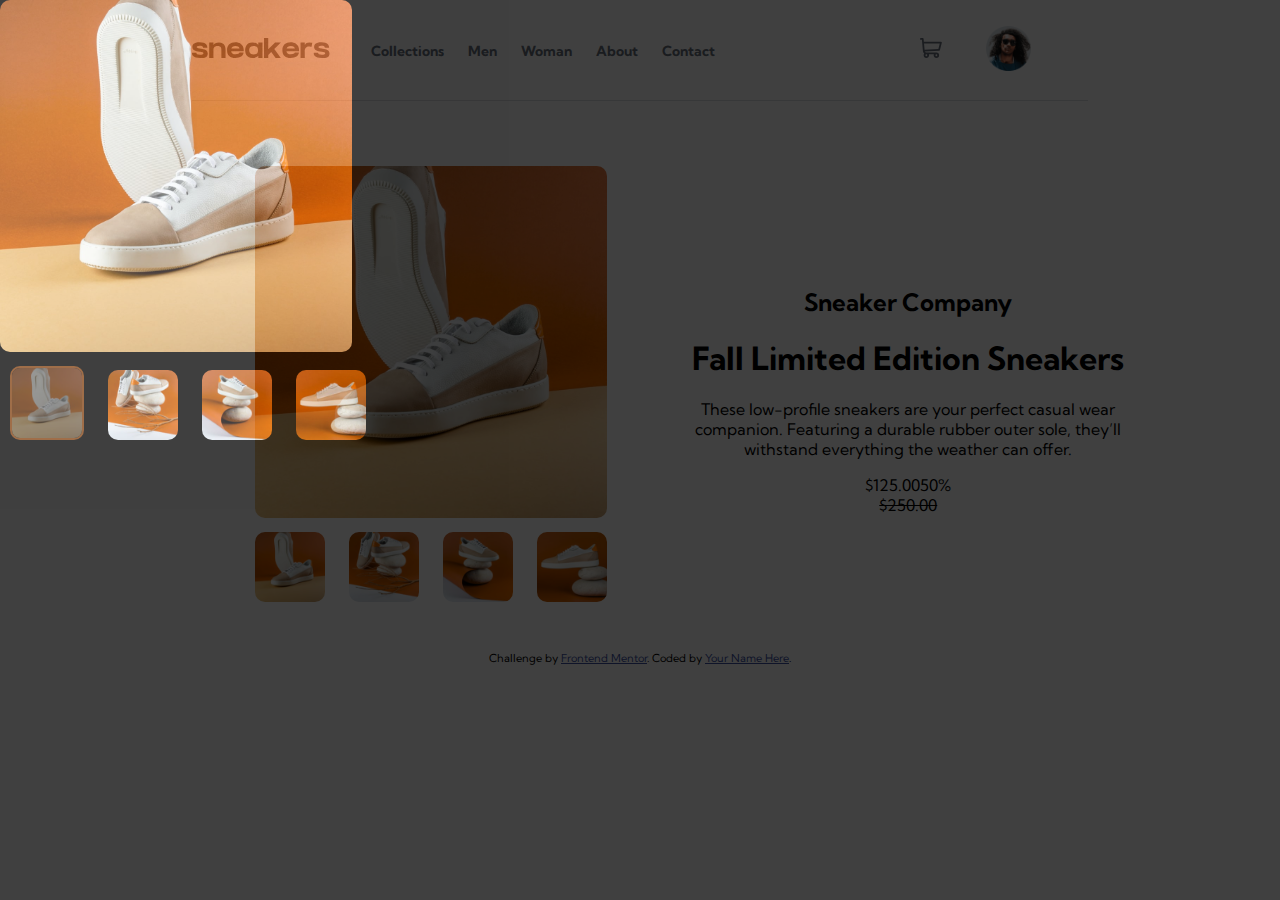
==== 03 - ecommerce-product-page-main/index.html @ 924432bd "." ====
<!DOCTYPE html>
<html lang="pt-Br">
<head>
  <meta charset="UTF-8">
  <meta name="viewport" content="width=device-width, initial-scale=1.0"> <!-- displays site properly based on user's device -->

  <link rel="icon" type="image/png" sizes="32x32" href="./images/favicon-32x32.png">
  <link rel="preconnect" href="https://fonts.googleapis.com">
  <link rel="preconnect" href="https://fonts.gstatic.com" crossorigin>
  <link href="https://fonts.googleapis.com/css2?family=Kumbh+Sans:wght@200&display=swap" rel="stylesheet">
  <link rel="stylesheet" href="expecifico.css">
  <link rel="stylesheet" href="geral.css">  
  <script src="img-produto.js" defer></script>
  <title>Frontend Mentor | E-commerce product page</title>

  <!-- Feel free to remove these styles or customise in your own stylesheet 👍 -->
  <style>
    .attribution { font-size: 11px; text-align: center; }
    .attribution a { color: hsl(228, 45%, 44%); }
  </style>
</head>
<body>
  <section id="img-produto">
    <div id="centralizada">
      <div id="img-selecionada">
        <img id="select" src="images/image-product-1.jpg" alt="">
      </div>
      <div id="outras-imagens">
        <img class="img-1" src="images/image-product-1-thumbnail.jpg" alt="">
        <img class="img-2" src="images/image-product-2-thumbnail.jpg" alt="">
        <img class="img-3" src="images/image-product-3-thumbnail.jpg" alt="">
        <img class="img-4" src="images/image-product-4-thumbnail.jpg" alt="">
      </div>
    </div>
  </section>
  <section id="area-site">
    <header>
      <div class="menu-div" id="logo-menu">
        <img src="images/logo.svg" alt="">
      </div>
      <div class="menu-div">
        <ul>
          <li id="obj1" class="menu"><a href="">Collections</a></li>
          <li id="obj2" class="menu"><a href="">Men</a></li>
          <li id="obj3" class="menu"><a href="">Woman</a></li>
          <li id="obj4" class="menu"><a href="">About</a></li>
          <li id="obj5" class="menu"><a href="">Contact</a></li>
        </ul>
      </div>
      <nav class="menu-div" id="perfil-carrinho-menu">
        <div id="menu-carrinho">
          <img src="images/icon-cart.svg" alt="">
          </div>
        </div>
        <nav class="carrinho-checkout" id="cart-check">
          <div>
            <h1 id="titulo-carrinho">Cart</h1>
            <hr>
            <p id="itens-carrinho">Your cart is empaty.</p>
          </div>
          <script>
            const carrinho = document.getElementById('menu-carrinho')

            function menu(){
              let div = document.getElementById('cart-check')

              div.classList.toggle('hide');
            }

            carrinho.addEventListener('click', menu)
          </script>
        </nav>
        <div id="menu-perfil">
          <img src="images/image-avatar.png" alt="">
        </div>
      </nav>
    </header>
    <main id="conteudo">
      <section id="conteudo-proporção">
        <section class="area-venda" id="imagens-conteudo">
          <div id="img-selecionada">
            <img id="select" src="images/image-product-1.jpg" alt="">
          </div>
          <div id="outras-imagens">
            <img class="img-1" src="images/image-product-1-thumbnail.jpg" alt="">
            <img class="img-2" src="images/image-product-2-thumbnail.jpg" alt="">
            <img class="img-3" src="images/image-product-3-thumbnail.jpg" alt="">
            <img class="img-4" src="images/image-product-4-thumbnail.jpg" alt="">
          </div>
        </section>
        <section class="area-venda" id="informações-conteudo">
          <h2>Sneaker Company</h2>
          <h1>Fall Limited Edition Sneakers</h1>
          <p>These low-profile sneakers are your perfect casual wear companion. Featuring a durable rubber outer sole, they’ll withstand everything the weather can offer.</p>
          <div>$125.00<span>50%</span></div>
          <s>$250.00</s>
        </section>
      </section>
    </main>
  </section>
<!--

  0
  Add to cart-->
  
  <div class="attribution">
    Challenge by <a href="https://www.frontendmentor.io?ref=challenge" target="_blank">Frontend Mentor</a>. 
    Coded by <a href="#">Your Name Here</a>.
  </div>
</body>
</html>
---- 03 - ecommerce-product-page-main/expecifico.css ----
#perfil-carrinho-menu div{
    display: inline-block;
    vertical-align: middle;
}
#menu-carrinho{
    padding-right: 20px;
    cursor: pointer;
}
#menu-perfil{
    padding-left: 20px;
    cursor: pointer;
}
#menu-perfil img{
    width: 45px;
}
#logo-menu{
    width: 20%;
}
#menu-perfil img:hover{
    border: 2px solid hsl(26, 100%, 55%);
    border-radius: 50%;
}
#carrinho-flutuante{
    position: absolute;
}
#titulo-carrinho{
    font-size: 15px;
    font-weight: bold;
    padding: 5px 15px 5px 15px;
    font-family: Arial, Helvetica, sans-serif;
}
#itens-carrinho{
    position: absolute;

    font-size: 14px;
    top: calc(50% - 7px);
    left: calc(50% - 60px);
    font-family: Arial, Helvetica, sans-serif;
    font-weight: bold;

    color: hsl(219, 9%, 45%);
}
#outras-imagens img:hover{
    opacity: 0.7 !important;
}
#img-produto{
    position: absolute;
    margin: 0;
    z-index: 2;

    width: 100%;
    height: 100%;

    background-color: hsl(0, 0%, 0%);
    opacity: 75%;
}
---- 03 - ecommerce-product-page-main/geral.css ----
body{
    margin: 0;
    font-family: 'Kumbh Sans', sans-serif;
}
@media(min-width: 1000px){
    #area-site{
        margin: 0 15% 0 15%;
    }
    header{
        width: 100%;
        height: 100px;
    
        display: table;
    
        border-bottom: 1px solid hsla(217, 9%, 45%, 0.233);
    }
    .menu-div{
        display: table-cell;
        vertical-align: middle;
    }
    .menu-div{
        display: table-cell;
        vertical-align: middle;
        height: 100%;
    }
    .menu-div ul{
        padding-left: 0;
    }
    .menu{
        display: inline-block;
        padding-right: 20px;
    }
    .menu a{
        position: relative;
        text-decoration: none;
    
        font-size: 14px;
        font-weight: bold;
        color: hsl(219, 9%, 45%);
    }
    .menu a::before {
        content: "";
        position: absolute;
        width: 100%;
        height: 4px;
        top: 55px;
        left: 0;
        background-color: hsl(26, 100%, 55%);
        border-radius: 5px;
        visibility: hidden;
        -webkit-transform: scaleX(0);
        transform: scaleX(0);
        -webkit-transition: all 0.3s ease-in-out 0s;
        transition: all 0.3s ease-in-out 0s;
    }
    .menu a:hover{
        color: black;
        font-weight: bold;
    }
    .menu a:hover:before {
        visibility: visible;
        -webkit-transform: scaleX(1);
        transform: scaleX(1);
    }
    .carrinho-checkout{
        z-index: 1;
        position: absolute;
        opacity: 0;
        transition: 1s all;
    }
    .carrinho-checkout.hide{
        position: absolute;
        opacity: 1 !important;
        transition: 1s all;
    }
    .carrinho-checkout div{
        position: absolute;
        
        background-color: white;
        box-shadow: 0 10px 16px rgba(0, 0, 0, 0.288);
        border-radius: 10px;

        top: 15px;
        right: calc(15% - 180px);
        
        width: 350px;
        height: 250px;
    }
    #conteudo{
        position: relative;
        margin: auto;
        width: 955px;
        height: 550px;
    }
    #conteudo-proporção{
        position: absolute;

        display: table; 
        width: 100%;
        height: calc(100% - 30px);

        margin-top: 30px;
    }
    .area-venda{
        display: table-cell;

        width: 42%;
        text-align: center;
        vertical-align: middle;
    }
    #img-selecionada img{
        width: 352px;
        border-radius: 10px;
        transition: 1s all;
    }

    #outras-imagens img {
        display: inline-block;

        width: 70px;
        margin: 10px;
        border-radius: 10px;

        cursor: pointer;
    }
    #centralizada{
        position: absolute;

        top: calc(50% -10px);
    }
}
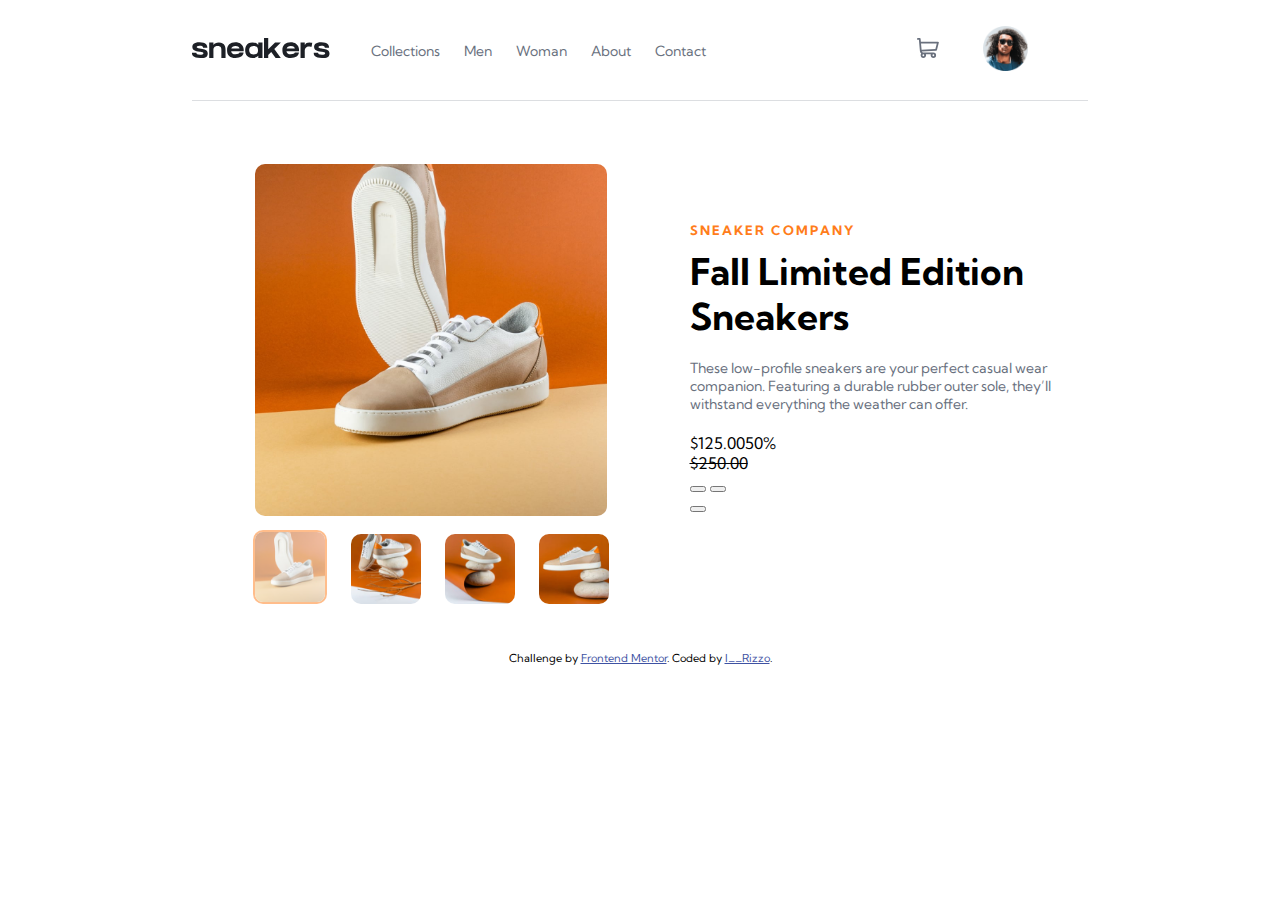
==== commit 32a568ce: "." ====
--- a/03 - ecommerce-product-page-main/index.html
+++ b/03 - ecommerce-product-page-main/index.html
@@ -7,7 +7,7 @@
   <link rel="icon" type="image/png" sizes="32x32" href="./images/favicon-32x32.png">
   <link rel="preconnect" href="https://fonts.googleapis.com">
   <link rel="preconnect" href="https://fonts.gstatic.com" crossorigin>
-  <link href="https://fonts.googleapis.com/css2?family=Kumbh+Sans:wght@200&display=swap" rel="stylesheet">
+  <link href="https://fonts.googleapis.com/css2?family=Kumbh+Sans:wght@400;700&display=swap" rel="stylesheet">
   <link rel="stylesheet" href="expecifico.css">
   <link rel="stylesheet" href="geral.css">  
   <script src="img-produto.js" defer></script>
@@ -22,14 +22,25 @@
 <body>
   <section id="img-produto">
     <div id="centralizada">
-      <div id="img-selecionada">
-        <img id="select" src="images/image-product-1.jpg" alt="">
+      <div id="close">
+        <svg id="fechar" width="20" height="30" xmlns="http://www.w3.org/2000/svg"><path d="m11.596.782 2.122 2.122L9.12 7.499l4.597 4.597-2.122 2.122L7 9.62l-4.595 4.597-2.122-2.122L4.878 7.5.282 2.904 2.404.782l4.595 4.596L11.596.782Z" fill="white" fill-rule="evenodd"/></svg>
+      </div>
+      <div class="passar-img">
+        <button id="previus" class="bt-passar">
+          <svg width="12" height="18" xmlns="http://www.w3.org/2000/svg"><path d="M11 1 3 9l8 8" stroke="#1D2026" stroke-width="3" fill="none" fill-rule="evenodd"/></svg>
+        </button>
+        <div id="img-selecionada-grande" class="img-selecionada-max">
+          <img id="select-grande" src="images/image-product-1.jpg" alt="">
+        </div>
+        <button id="next" class="bt-passar">
+          <svg width="13" height="18" xmlns="http://www.w3.org/2000/svg"><path d="m2 1 8 8-8 8" stroke="#1D2026" stroke-width="3" fill="none" fill-rule="evenodd"/></svg>
+        </button>
       </div>
       <div id="outras-imagens">
-        <img class="img-1" src="images/image-product-1-thumbnail.jpg" alt="">
-        <img class="img-2" src="images/image-product-2-thumbnail.jpg" alt="">
-        <img class="img-3" src="images/image-product-3-thumbnail.jpg" alt="">
-        <img class="img-4" src="images/image-product-4-thumbnail.jpg" alt="">
+        <img class="img-1-grande" id="outras-select-grande" src="images/image-product-1-thumbnail.jpg" alt="">
+        <img class="img-2-grande" src="images/image-product-2-thumbnail.jpg" alt="">
+        <img class="img-3-grande" src="images/image-product-3-thumbnail.jpg" alt="">
+        <img class="img-4-grande" src="images/image-product-4-thumbnail.jpg" alt="">
       </div>
     </div>
   </section>
@@ -78,22 +89,32 @@
     <main id="conteudo">
       <section id="conteudo-proporção">
         <section class="area-venda" id="imagens-conteudo">
-          <div id="img-selecionada">
+          <div id="img-selecionada" onclick="imgproduto()">
             <img id="select" src="images/image-product-1.jpg" alt="">
           </div>
           <div id="outras-imagens">
-            <img class="img-1" src="images/image-product-1-thumbnail.jpg" alt="">
-            <img class="img-2" src="images/image-product-2-thumbnail.jpg" alt="">
-            <img class="img-3" src="images/image-product-3-thumbnail.jpg" alt="">
-            <img class="img-4" src="images/image-product-4-thumbnail.jpg" alt="">
+            <img class="img-1" id="outras-select" onclick="img1()" src="images/image-product-1-thumbnail.jpg" alt="">
+            <img class="img-2" onclick="img2()" src="images/image-product-2-thumbnail.jpg" alt="">
+            <img class="img-3" onclick="img3()" src="images/image-product-3-thumbnail.jpg" alt="">
+            <img class="img-4" onclick="img4()" src="images/image-product-4-thumbnail.jpg" alt="">
           </div>
         </section>
         <section class="area-venda" id="informações-conteudo">
-          <h2>Sneaker Company</h2>
-          <h1>Fall Limited Edition Sneakers</h1>
-          <p>These low-profile sneakers are your perfect casual wear companion. Featuring a durable rubber outer sole, they’ll withstand everything the weather can offer.</p>
+          <h2 id="conteudo-compania">Sneaker Company</h2>
+          <h1 id="conteudo-nomeProduto">Fall Limited Edition Sneakers</h1>
+          <p id="descrição-produto">These low-profile sneakers are your perfect casual wear companion. Featuring a durable rubber outer sole, they’ll withstand everything the weather can offer.</p>
           <div>$125.00<span>50%</span></div>
           <s>$250.00</s>
+          <div>
+            <div>
+              <button></button>
+              <span></span>
+              <button></button>
+            </div>
+            <div>
+              <button></button>
+            </div>
+          </div>
         </section>
       </section>
     </main>
@@ -105,7 +126,7 @@
   
   <div class="attribution">
     Challenge by <a href="https://www.frontendmentor.io?ref=challenge" target="_blank">Frontend Mentor</a>. 
-    Coded by <a href="#">Your Name Here</a>.
+    Coded by <a href="#">I__Rizzo</a>.
   </div>
 </body>
 </html>--- a/03 - ecommerce-product-page-main/expecifico.css
+++ b/03 - ecommerce-product-page-main/expecifico.css
@@ -25,32 +25,65 @@
 }
 #titulo-carrinho{
     font-size: 15px;
-    font-weight: bold;
-    padding: 5px 15px 5px 15px;
-    font-family: Arial, Helvetica, sans-serif;
+    margin: 0;
+    padding: 10px 15px 15px 15px;
+}
+hr{
+    margin: 0;
+    opacity: 20%;
 }
 #itens-carrinho{
     position: absolute;
 
     font-size: 14px;
-    top: calc(50% - 7px);
+    top: calc(50% - 5px);
     left: calc(50% - 60px);
-    font-family: Arial, Helvetica, sans-serif;
+
     font-weight: bold;
-
     color: hsl(219, 9%, 45%);
 }
 #outras-imagens img:hover{
     opacity: 0.7 !important;
 }
-#img-produto{
+.bt-passar{
+    display: table;
     position: absolute;
-    margin: 0;
-    z-index: 2;
+    width: 50px;
+    height: 50px;
 
-    width: 100%;
-    height: 100%;
-
-    background-color: hsl(0, 0%, 0%);
-    opacity: 75%;
+    border-radius: 50%;
+    border: 0;
+    top: 220px;
+    cursor: pointer;
+}
+.bt-passar:hover path{
+    stroke: hsl(26, 100%, 55%);
+}
+.bt-passar svg{
+    display: table-cell;
+    vertical-align: middle;
+    margin: auto;
+}
+#next{
+    right: -30px;
+}
+#previus{
+    left: -30px;
+}
+#conteudo-compania{
+    font-size: 13px;
+    text-transform: uppercase;
+    letter-spacing: 2px;
+    color: hsl(26, 100%, 55%);
+    font-weight: bold;
+}
+#conteudo-nomeProduto{
+    font-size: 37px;
+    margin: 5px 0 5px 0;
+}
+#descrição-produto{
+    color: hsl(219, 9%, 45%);
+    font-size: 14px;
+    margin: 20px 0 20px 0;
+    width: 400px;
 }--- a/03 - ecommerce-product-page-main/geral.css
+++ b/03 - ecommerce-product-page-main/geral.css
@@ -35,7 +35,6 @@
         text-decoration: none;
     
         font-size: 14px;
-        font-weight: bold;
         color: hsl(219, 9%, 45%);
     }
     .menu a::before {
@@ -78,13 +77,13 @@
         
         background-color: white;
         box-shadow: 0 10px 16px rgba(0, 0, 0, 0.288);
-        border-radius: 10px;
+        border-radius: 5px;
 
         top: 15px;
         right: calc(15% - 180px);
         
-        width: 350px;
-        height: 250px;
+        width: 300px;
+        height: 200px;
     }
     #conteudo{
         position: relative;
@@ -104,16 +103,31 @@
     .area-venda{
         display: table-cell;
 
-        width: 42%;
+        width: 50%;
         text-align: center;
         vertical-align: middle;
     }
-    #img-selecionada img{
+    #img-produto{
+        position: absolute;
+        margin: 0;
+        z-index: 2;
+    
+        width: 100%;
+        height: 100%;
+    
+        background-color: hsla(0, 0%, 0%, 0.74);
+    }
+    #centralizada{
+        position: absolute;
+        top: calc(50% - 250px);
+        left: calc(50% - 250px);
+        text-align: center;
+    }
+    #img-selecionada img, #img-selecionada-grande img{
         width: 352px;
         border-radius: 10px;
-        transition: 1s all;
+        cursor: pointer;
     }
-
     #outras-imagens img {
         display: inline-block;
 
@@ -123,9 +137,28 @@
 
         cursor: pointer;
     }
-    #centralizada{
-        position: absolute;
-
-        top: calc(50% -10px);
+    .img-selecionada-max img{
+        width: 425px !important;
+        cursor: default !important;
+    }
+    #outras-select, #outras-select-grande{
+        border: 2px solid hsl(26, 100%, 55%) !important;
+        opacity: 0.5 !important;
+    }
+    #img-produto{
+        visibility: hidden;
+    }
+    #close{
+        cursor: pointer;
+        text-align: right;
+    }
+    #fechar:hover path{
+        fill: hsl(26, 100%, 55%);
+    }
+    #informações-conteudo{
+        vertical-align: text-top;
+        padding-top: 80px;
+        text-align: left;
+        padding-left: 20px;
     }
 }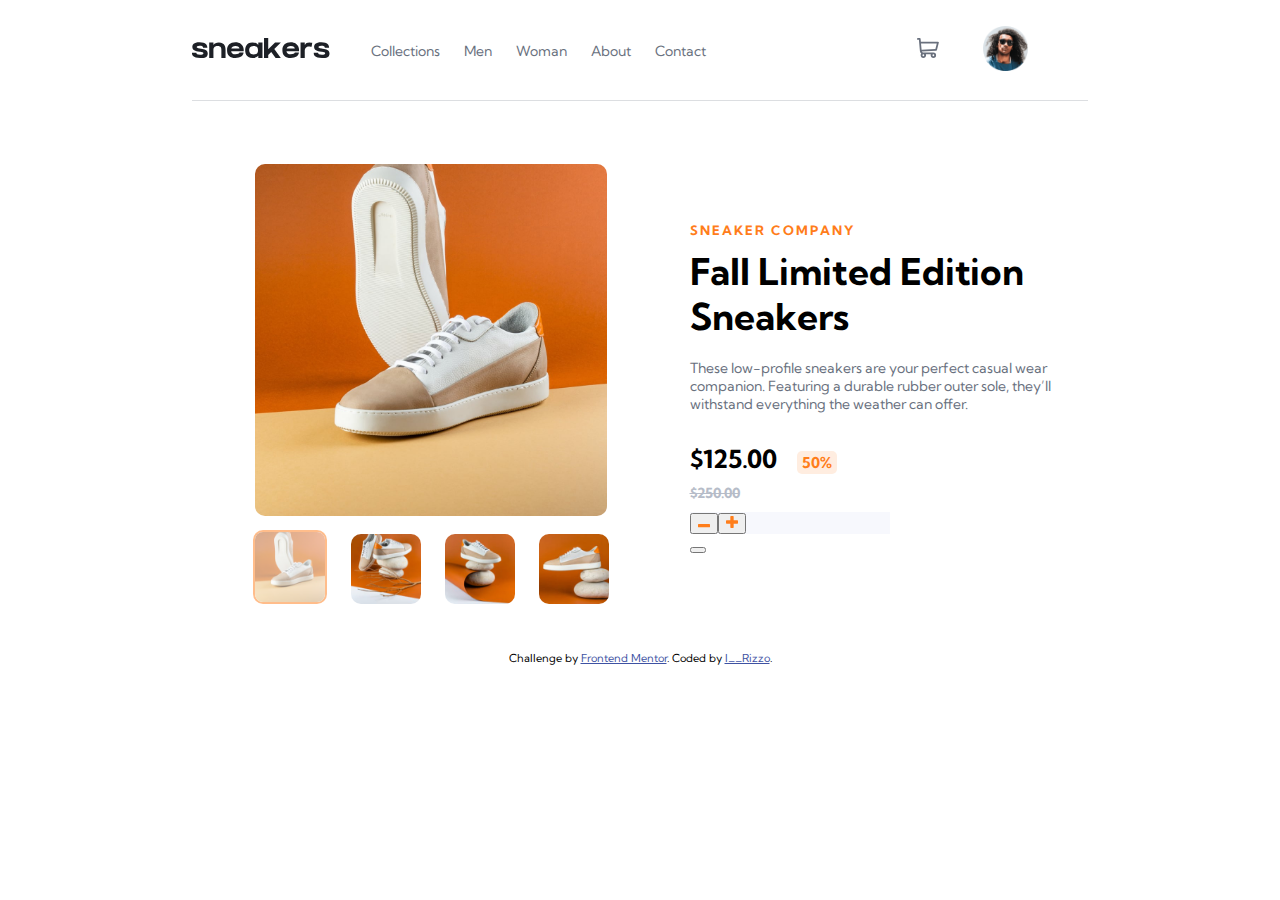
==== commit 9836aa19: "." ====
--- a/03 - ecommerce-product-page-main/index.html
+++ b/03 - ecommerce-product-page-main/index.html
@@ -8,9 +8,9 @@
   <link rel="preconnect" href="https://fonts.googleapis.com">
   <link rel="preconnect" href="https://fonts.gstatic.com" crossorigin>
   <link href="https://fonts.googleapis.com/css2?family=Kumbh+Sans:wght@400;700&display=swap" rel="stylesheet">
-  <link rel="stylesheet" href="expecifico.css">
-  <link rel="stylesheet" href="geral.css">  
-  <script src="img-produto.js" defer></script>
+  <link rel="stylesheet" href="arquivos/style/expecifico.css">
+  <link rel="stylesheet" href="arquivos/style/geral.css">  
+  <script src="arquivos/scripts/img-produto.js" defer></script>
   <title>Frontend Mentor | E-commerce product page</title>
 
   <!-- Feel free to remove these styles or customise in your own stylesheet 👍 -->
@@ -103,13 +103,17 @@
           <h2 id="conteudo-compania">Sneaker Company</h2>
           <h1 id="conteudo-nomeProduto">Fall Limited Edition Sneakers</h1>
           <p id="descrição-produto">These low-profile sneakers are your perfect casual wear companion. Featuring a durable rubber outer sole, they’ll withstand everything the weather can offer.</p>
-          <div>$125.00<span>50%</span></div>
+          <div id="preço">$125.00<span id="desconto">50%</span></div>
           <s>$250.00</s>
-          <div>
-            <div>
-              <button></button>
-              <span></span>
-              <button></button>
+          <div id="add-carrinho">
+            <div id="quantidade">
+              <button class="quantidade-indicador">
+                <svg width="12" height="4" xmlns="http://www.w3.org/2000/svg" xmlns:xlink="http://www.w3.org/1999/xlink"><defs><path d="M11.357 3.332A.641.641 0 0 0 12 2.69V.643A.641.641 0 0 0 11.357 0H.643A.641.641 0 0 0 0 .643v2.046c0 .357.287.643.643.643h10.714Z" id="a"/></defs><use fill="#FF7E1B" fill-rule="nonzero" xlink:href="#a"/></svg>
+              </button>
+              <span class="quantidade-indicador"></span>
+              <button class="quantidade-indicador">
+                <svg width="12" height="12" xmlns="http://www.w3.org/2000/svg" xmlns:xlink="http://www.w3.org/1999/xlink"><defs><path d="M12 7.023V4.977a.641.641 0 0 0-.643-.643h-3.69V.643A.641.641 0 0 0 7.022 0H4.977a.641.641 0 0 0-.643.643v3.69H.643A.641.641 0 0 0 0 4.978v2.046c0 .356.287.643.643.643h3.69v3.691c0 .356.288.643.644.643h2.046a.641.641 0 0 0 .643-.643v-3.69h3.691A.641.641 0 0 0 12 7.022Z" id="b"/></defs><use fill="#FF7E1B" fill-rule="nonzero" xlink:href="#b"/></svg>
+              </button>
             </div>
             <div>
               <button></button>
--- a/03 - ecommerce-product-page-main/arquivos/style/expecifico.css
+++ b/03 - ecommerce-product-page-main/arquivos/style/expecifico.css
@@ -0,0 +1,119 @@
+#perfil-carrinho-menu div{
+    display: inline-block;
+    vertical-align: middle;
+}
+#menu-carrinho{
+    padding-right: 20px;
+    cursor: pointer;
+}
+#menu-perfil{
+    padding-left: 20px;
+    cursor: pointer;
+}
+#menu-perfil img{
+    width: 45px;
+}
+#logo-menu{
+    width: 20%;
+}
+#menu-perfil img:hover{
+    border: 2px solid hsl(26, 100%, 55%);
+    border-radius: 50%;
+}
+#carrinho-flutuante{
+    position: absolute;
+}
+#titulo-carrinho{
+    font-size: 15px;
+    margin: 0;
+    padding: 10px 15px 15px 15px;
+}
+hr{
+    margin: 0;
+    opacity: 20%;
+}
+#itens-carrinho{
+    position: absolute;
+
+    font-size: 14px;
+    top: calc(50% - 5px);
+    left: calc(50% - 60px);
+
+    font-weight: bold;
+    color: hsl(219, 9%, 45%);
+}
+#outras-imagens img:hover{
+    opacity: 0.7 !important;
+}
+.bt-passar{
+    display: table;
+    position: absolute;
+    width: 50px;
+    height: 50px;
+
+    border-radius: 50%;
+    border: 0;
+    top: 220px;
+    cursor: pointer;
+}
+.bt-passar:hover path{
+    stroke: hsl(26, 100%, 55%);
+}
+.bt-passar svg{
+    display: table-cell;
+    vertical-align: middle;
+    margin: auto;
+}
+#next{
+    right: -30px;
+}
+#previus{
+    left: -30px;
+}
+#conteudo-compania{
+    font-size: 13px;
+    text-transform: uppercase;
+    letter-spacing: 2px;
+    color: hsl(26, 100%, 55%);
+    font-weight: bold;
+}
+#conteudo-nomeProduto{
+    font-size: 37px;
+    margin: 5px 0 5px 0;
+}
+#descrição-produto{
+    color: hsl(219, 9%, 45%);
+    font-size: 14px;
+    margin: 20px 0 20px 0;
+    width: 400px;
+}
+#preço{
+    padding-top: 10px;
+    font-size: 25px;
+    font-weight: bold;
+}
+#desconto{
+    font-size: 15px;
+    margin-left: 20px;
+    background-color: hsl(25, 100%, 94%);
+    color: hsl(26, 100%, 55%);
+    padding: 2px 5px 2px 5px;
+    border-radius: 5px;
+}
+s{
+    font-size: 14px;
+    display: flex;
+    color: hsl(220, 14%, 75%);
+    font-weight: bold;
+    padding: 10px 0 10px 0;
+}
+#quantidade{
+    display: table;
+    width: 200px;
+    background-color: hsl(223, 64%, 98%);
+}
+#quantidade-indicador{
+    display: table-cell;
+    text-align: center;
+    width: 33%;
+}--- a/03 - ecommerce-product-page-main/arquivos/style/geral.css
+++ b/03 - ecommerce-product-page-main/arquivos/style/geral.css
@@ -0,0 +1,164 @@
+body{
+    margin: 0;
+    font-family: 'Kumbh Sans', sans-serif;
+}
+@media(min-width: 1000px){
+    #area-site{
+        margin: 0 15% 0 15%;
+    }
+    header{
+        width: 100%;
+        height: 100px;
+    
+        display: table;
+    
+        border-bottom: 1px solid hsla(217, 9%, 45%, 0.233);
+    }
+    .menu-div{
+        display: table-cell;
+        vertical-align: middle;
+    }
+    .menu-div{
+        display: table-cell;
+        vertical-align: middle;
+        height: 100%;
+    }
+    .menu-div ul{
+        padding-left: 0;
+    }
+    .menu{
+        display: inline-block;
+        padding-right: 20px;
+    }
+    .menu a{
+        position: relative;
+        text-decoration: none;
+    
+        font-size: 14px;
+        color: hsl(219, 9%, 45%);
+    }
+    .menu a::before {
+        content: "";
+        position: absolute;
+        width: 100%;
+        height: 4px;
+        top: 55px;
+        left: 0;
+        background-color: hsl(26, 100%, 55%);
+        border-radius: 5px;
+        visibility: hidden;
+        -webkit-transform: scaleX(0);
+        transform: scaleX(0);
+        -webkit-transition: all 0.3s ease-in-out 0s;
+        transition: all 0.3s ease-in-out 0s;
+    }
+    .menu a:hover{
+        color: black;
+        font-weight: bold;
+    }
+    .menu a:hover:before {
+        visibility: visible;
+        -webkit-transform: scaleX(1);
+        transform: scaleX(1);
+    }
+    .carrinho-checkout{
+        z-index: 1;
+        position: absolute;
+        opacity: 0;
+        transition: 1s all;
+    }
+    .carrinho-checkout.hide{
+        position: absolute;
+        opacity: 1 !important;
+        transition: 1s all;
+    }
+    .carrinho-checkout div{
+        position: absolute;
+        
+        background-color: white;
+        box-shadow: 0 10px 16px rgba(0, 0, 0, 0.288);
+        border-radius: 5px;
+
+        top: 15px;
+        right: calc(15% - 180px);
+        
+        width: 300px;
+        height: 200px;
+    }
+    #conteudo{
+        position: relative;
+        margin: auto;
+        width: 955px;
+        height: 550px;
+    }
+    #conteudo-proporção{
+        position: absolute;
+
+        display: table; 
+        width: 100%;
+        height: calc(100% - 30px);
+
+        margin-top: 30px;
+    }
+    .area-venda{
+        display: table-cell;
+
+        width: 50%;
+        text-align: center;
+        vertical-align: middle;
+    }
+    #img-produto{
+        position: absolute;
+        margin: 0;
+        z-index: 2;
+    
+        width: 100%;
+        height: 100%;
+    
+        background-color: hsla(0, 0%, 0%, 0.74);
+    }
+    #centralizada{
+        position: absolute;
+        top: calc(50% - 250px);
+        left: calc(50% - 250px);
+        text-align: center;
+    }
+    #img-selecionada img, #img-selecionada-grande img{
+        width: 352px;
+        border-radius: 10px;
+        cursor: pointer;
+    }
+    #outras-imagens img {
+        display: inline-block;
+
+        width: 70px;
+        margin: 10px;
+        border-radius: 10px;
+
+        cursor: pointer;
+    }
+    .img-selecionada-max img{
+        width: 425px !important;
+        cursor: default !important;
+    }
+    #outras-select, #outras-select-grande{
+        border: 2px solid hsl(26, 100%, 55%) !important;
+        opacity: 0.5 !important;
+    }
+    #img-produto{
+        visibility: hidden;
+    }
+    #close{
+        cursor: pointer;
+        text-align: right;
+    }
+    #fechar:hover path{
+        fill: hsl(26, 100%, 55%);
+    }
+    #informações-conteudo{
+        vertical-align: text-top;
+        padding-top: 80px;
+        text-align: left;
+        padding-left: 20px;
+    }
+}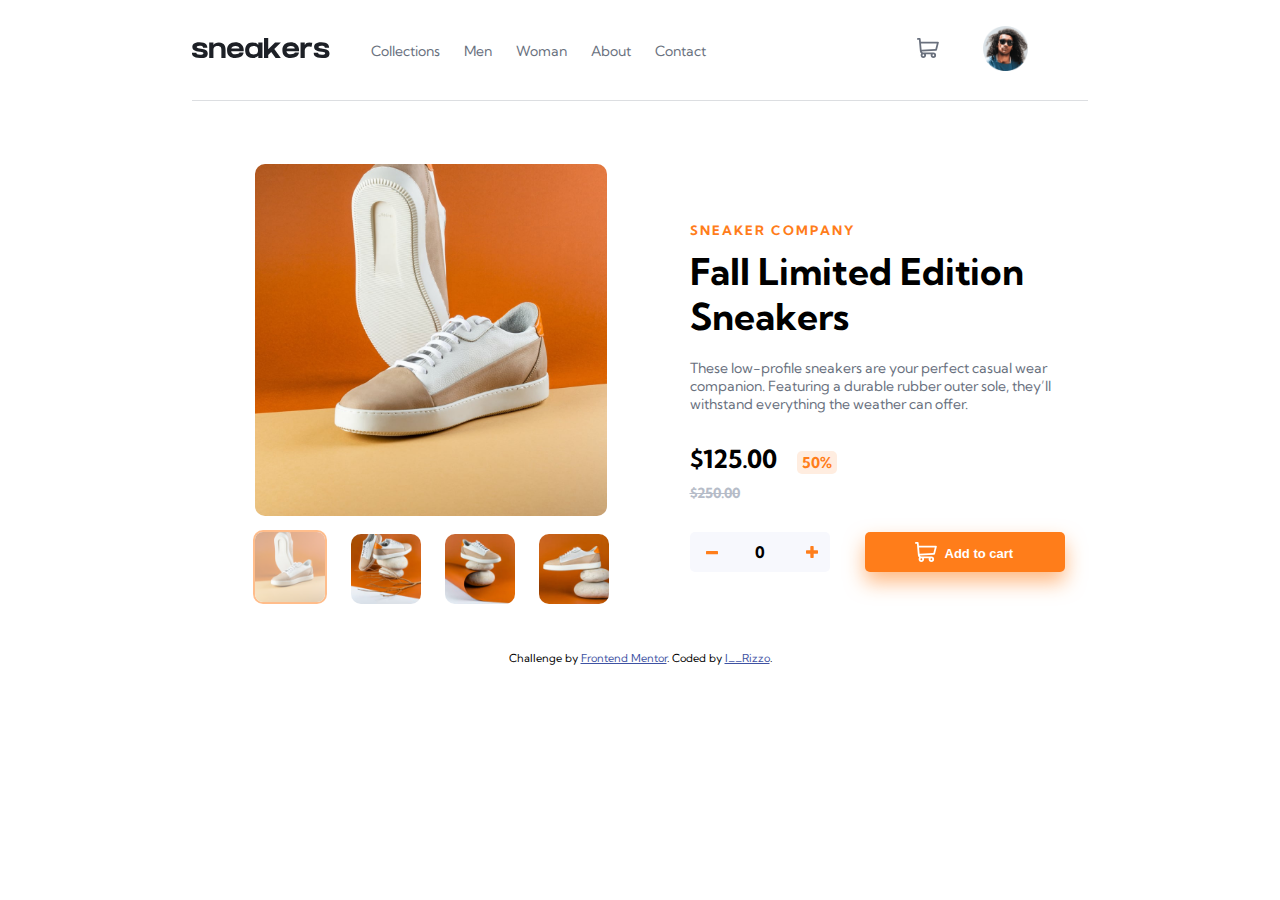
==== commit e46977a9: "." ====
--- a/03 - ecommerce-product-page-main/index.html
+++ b/03 - ecommerce-product-page-main/index.html
@@ -11,6 +11,7 @@
   <link rel="stylesheet" href="arquivos/style/expecifico.css">
   <link rel="stylesheet" href="arquivos/style/geral.css">  
   <script src="arquivos/scripts/img-produto.js" defer></script>
+  <script src="arquivos/scripts/add-produto.js" defer></script>
   <title>Frontend Mentor | E-commerce product page</title>
 
   <!-- Feel free to remove these styles or customise in your own stylesheet 👍 -->
@@ -60,14 +61,15 @@
       </div>
       <nav class="menu-div" id="perfil-carrinho-menu">
         <div id="menu-carrinho">
+          <span id="qnt-compras"></span>
           <img src="images/icon-cart.svg" alt="">
           </div>
         </div>
         <nav class="carrinho-checkout" id="cart-check">
-          <div>
+          <div id="checkout">
             <h1 id="titulo-carrinho">Cart</h1>
             <hr>
-            <p id="itens-carrinho">Your cart is empaty.</p>
+            <span id="itens-carrinho">Your cart is empaty.</span>
           </div>
           <script>
             const carrinho = document.getElementById('menu-carrinho')
@@ -106,28 +108,23 @@
           <div id="preço">$125.00<span id="desconto">50%</span></div>
           <s>$250.00</s>
           <div id="add-carrinho">
-            <div id="quantidade">
-              <button class="quantidade-indicador">
+            <div class="quantidade">
+              <button class="quantidade-indicador bt-qnt" id="bt-menos">
                 <svg width="12" height="4" xmlns="http://www.w3.org/2000/svg" xmlns:xlink="http://www.w3.org/1999/xlink"><defs><path d="M11.357 3.332A.641.641 0 0 0 12 2.69V.643A.641.641 0 0 0 11.357 0H.643A.641.641 0 0 0 0 .643v2.046c0 .357.287.643.643.643h10.714Z" id="a"/></defs><use fill="#FF7E1B" fill-rule="nonzero" xlink:href="#a"/></svg>
               </button>
-              <span class="quantidade-indicador"></span>
-              <button class="quantidade-indicador">
+              <span class="quantidade-indicador" id="quantidade-produtos">0</span>
+              <button class="quantidade-indicador bt-qnt" id="bt-mais">
                 <svg width="12" height="12" xmlns="http://www.w3.org/2000/svg" xmlns:xlink="http://www.w3.org/1999/xlink"><defs><path d="M12 7.023V4.977a.641.641 0 0 0-.643-.643h-3.69V.643A.641.641 0 0 0 7.022 0H4.977a.641.641 0 0 0-.643.643v3.69H.643A.641.641 0 0 0 0 4.978v2.046c0 .356.287.643.643.643h3.69v3.691c0 .356.288.643.644.643h2.046a.641.641 0 0 0 .643-.643v-3.69h3.691A.641.641 0 0 0 12 7.022Z" id="b"/></defs><use fill="#FF7E1B" fill-rule="nonzero" xlink:href="#b"/></svg>
               </button>
             </div>
-            <div>
-              <button></button>
+            <div class="quantidade" id="bt">
+              <button id="bt-addcarrinho"><svg width="22" height="20" xmlns="http://www.w3.org/2000/svg"><path d="M20.925 3.641H3.863L3.61.816A.896.896 0 0 0 2.717 0H.897a.896.896 0 1 0 0 1.792h1l1.031 11.483c.073.828.52 1.726 1.291 2.336C2.83 17.385 4.099 20 6.359 20c1.875 0 3.197-1.87 2.554-3.642h4.905c-.642 1.77.677 3.642 2.555 3.642a2.72 2.72 0 0 0 2.717-2.717 2.72 2.72 0 0 0-2.717-2.717H6.365c-.681 0-1.274-.41-1.53-1.009l14.321-.842a.896.896 0 0 0 .817-.677l1.821-7.283a.897.897 0 0 0-.87-1.114ZM6.358 18.208a.926.926 0 0 1 0-1.85.926.926 0 0 1 0 1.85Zm10.015 0a.926.926 0 0 1 0-1.85.926.926 0 0 1 0 1.85Zm2.021-7.243-13.8.81-.57-6.341h15.753l-1.383 5.53Z" fill="white" fill-rule="nonzero"/></svg><span>Add to cart</span></button>
             </div>
           </div>
         </section>
       </section>
     </main>
-  </section>
-<!--
-
-  0
-  Add to cart-->
-  
+  </section>  
   <div class="attribution">
     Challenge by <a href="https://www.frontendmentor.io?ref=challenge" target="_blank">Frontend Mentor</a>. 
     Coded by <a href="#">I__Rizzo</a>.
--- a/03 - ecommerce-product-page-main/arquivos/style/expecifico.css
+++ b/03 - ecommerce-product-page-main/arquivos/style/expecifico.css
@@ -35,6 +35,7 @@
 #itens-carrinho{
     position: absolute;
 
+    width: 100%;
     font-size: 14px;
     top: calc(50% - 5px);
     left: calc(50% - 60px);
@@ -107,13 +108,129 @@
     font-weight: bold;
     padding: 10px 0 10px 0;
 }
-#quantidade{
+.quantidade{
+    margin-top: 20px;
+    border-radius: 5px;
     display: table;
+    width: 140px;
+    height: 40px;
+    background-color: hsl(223, 64%, 98%);
+}
+.quantidade-indicador{
+    display: table-cell;
+    vertical-align: middle;
+    text-align: center;
+    font-weight: bold;
+}
+.bt-qnt{
+    cursor: pointer;
+    position: absolute;
+    border: 0;
+    background-color: transparent;
+}
+#bt-menos{
+    margin-top: 10px;
+    margin-left: 10px;
+}
+#bt-mais{
+    margin-top: 13px;
+    margin-left: -30px;
+}
+#bt{
+    position: absolute;
+    margin-top: -40px;
+    margin-left: 175px;
+}
+#bt-addcarrinho{
+    position: absolute;
     width: 200px;
-    background-color: hsl(223, 64%, 98%);
-}
-#quantidade-indicador{
-    display: table-cell;
+    height: 40px;
+
+    border-radius: 5px;
+    border: 0;
+
+    background-color: hsl(26, 100%, 55%);
+    box-shadow: 0 10px 20px hsla(26, 100%, 55%, 0.541);
+
+    cursor: pointer;
+}
+#bt-addcarrinho span{
+    position: absolute;
+
+    top: calc(50% - 6px);
+    left: calc(50% - 20px);
+
+    color: white;
+    font-weight: bold;
+    font-size: 13px;
+}
+#bt-addcarrinho svg{
+    position: absolute;
+
+    top: calc(50% - 10px);
+    left: calc(50% - 50px);
+}
+#produtojadentro{
+    display: inline;
+    width: 100%;
+    height: 100%;
+}
+.produto{
+    margin-left: -40px;
+    padding-top: 10px;
+}
+#img-produto-checkout img{
+    position: absolute;
+    top: -30px;
+    left: -72px;
+    width: 46px;
+    border-radius: 5px;
+}
+#produto-preço-checkout{
+    position: absolute;
+    width: 200px;
+    top: -45px;
+    left: -10px;
+    color: hsl(219, 9%, 45%);
+    font-weight: lighter;
+}
+#produto-preço-checkout p{
+    margin-top: -13px;
+    font-size: 13px;
+}
+#produto-preço-checkout span{
+    font-weight: bold;
+    color: black;
+    margin-left: 5px;
+}
+#deletar-produto img{
+    position: absolute;
+    top: -15px;
+    margin-left: 210px;
+    cursor: pointer;
+}
+#finalizar-compra button{
+    position: absolute;
+    margin-top: 20px;
+    height: 45px;
+    width: 270px;
+    background-color: hsl(26, 100%, 55%);
+    border: 0;
+    border-radius: 10px;
+    color: white;
+    font-weight: bold;
+    cursor: pointer;
+}
+#qnt-compras{
+    position: absolute;
+    margin-top: -5px;
+    margin-left: 10px;
+    width: 15px;
+    height: 10px;
+    border-radius: 25px;
+    background-color: hsl(26, 100%, 55%);
+    visibility: hidden;
     text-align: center;
-    width: 33%;
+    font-size: 8px;
+    color: white;
 }--- a/03 - ecommerce-product-page-main/arquivos/style/geral.css
+++ b/03 - ecommerce-product-page-main/arquivos/style/geral.css
@@ -72,7 +72,7 @@
         opacity: 1 !important;
         transition: 1s all;
     }
-    .carrinho-checkout div{
+    #checkout{
         position: absolute;
         
         background-color: white;
@@ -108,7 +108,7 @@
         vertical-align: middle;
     }
     #img-produto{
-        position: absolute;
+        position: fixed;
         margin: 0;
         z-index: 2;
     
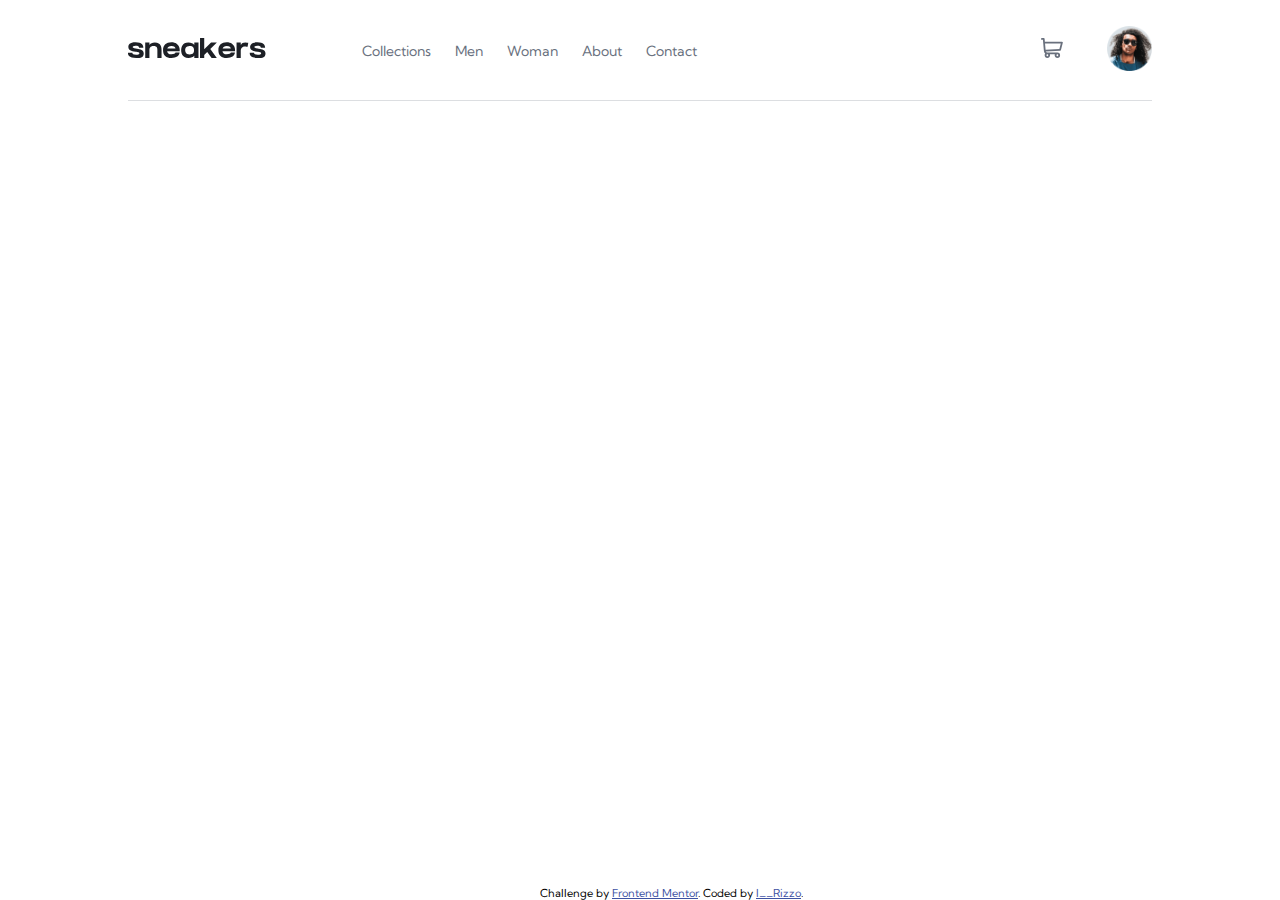
==== commit 4037a014: "." ====
--- a/03 - ecommerce-product-page-main/index.html
+++ b/03 - ecommerce-product-page-main/index.html
@@ -8,15 +8,15 @@
   <link rel="preconnect" href="https://fonts.googleapis.com">
   <link rel="preconnect" href="https://fonts.gstatic.com" crossorigin>
   <link href="https://fonts.googleapis.com/css2?family=Kumbh+Sans:wght@400;700&display=swap" rel="stylesheet">
-  <link rel="stylesheet" href="arquivos/style/expecifico.css">
-  <link rel="stylesheet" href="arquivos/style/geral.css">  
+  <link rel="stylesheet" href="arquivos/style/desing-menu.css">
+  <link rel="stylesheet" href="arquivos/style/desing-main.css">
   <script src="arquivos/scripts/img-produto.js" defer></script>
   <script src="arquivos/scripts/add-produto.js" defer></script>
   <title>Frontend Mentor | E-commerce product page</title>
 
   <!-- Feel free to remove these styles or customise in your own stylesheet 👍 -->
   <style>
-    .attribution { font-size: 11px; text-align: center; }
+    .attribution { font-size: 11px; left: calc(50% - 100px); position: absolute; bottom: 0;}
     .attribution a { color: hsl(228, 45%, 44%); }
   </style>
 </head>
@@ -50,7 +50,10 @@
       <div class="menu-div" id="logo-menu">
         <img src="images/logo.svg" alt="">
       </div>
-      <div class="menu-div">
+      <input type="checkbox" id="bt_menu">
+      <label for="bt_menu" id="overlay-button"><img id="form_bt_menu" src="images/icon-menu.svg"></label>
+      <div id="preto-menu-celular"></div>
+      <div class="menu-div" id="menu">
         <ul>
           <li id="obj1" class="menu"><a href="">Collections</a></li>
           <li id="obj2" class="menu"><a href="">Men</a></li>
@@ -63,7 +66,7 @@
         <div id="menu-carrinho">
           <span id="qnt-compras"></span>
           <img src="images/icon-cart.svg" alt="">
-          </div>
+        </div>
         </div>
         <nav class="carrinho-checkout" id="cart-check">
           <div id="checkout">
@@ -88,7 +91,7 @@
         </div>
       </nav>
     </header>
-    <main id="conteudo">
+    <!--<main id="conteudo">
       <section id="conteudo-proporção">
         <section class="area-venda" id="imagens-conteudo">
           <div id="img-selecionada" onclick="imgproduto()">
@@ -123,7 +126,7 @@
           </div>
         </section>
       </section>
-    </main>
+    </main>-->
   </section>  
   <div class="attribution">
     Challenge by <a href="https://www.frontendmentor.io?ref=challenge" target="_blank">Frontend Mentor</a>. 
--- a/03 - ecommerce-product-page-main/arquivos/style/desing-menu.css
+++ b/03 - ecommerce-product-page-main/arquivos/style/desing-menu.css
@@ -0,0 +1,309 @@
+body{
+    margin: 0;
+    font-family: 'Kumbh Sans', sans-serif;
+    cursor: default;
+}
+#perfil-carrinho-menu{
+    text-align: right;
+}
+#perfil-carrinho-menu div{
+    display: inline-block;
+    vertical-align: middle;
+}
+#menu-carrinho{
+    padding-right: 20px;
+    cursor: pointer;
+}
+.menu a{
+    position: relative;
+    text-decoration: none;
+
+    font-size: 14px;
+    color: hsl(219, 9%, 45%);
+}
+#menu li{
+    list-style-type: none;
+}
+#menu-perfil{
+    padding-left: 20px;
+    cursor: pointer;
+}
+#menu-perfil img{
+    width: 45px;
+}
+#menu-perfil img:hover{
+    border: 2px solid hsl(26, 100%, 55%);
+    border-radius: 50%;
+}
+#carrinho-flutuante{
+    position: absolute;
+}
+#titulo-carrinho{
+    text-align: left;
+    font-size: 15px;
+    margin: 0;
+    padding: 10px 15px 15px 15px;
+}
+hr{
+    margin: 0;
+    opacity: 20%;
+}
+#itens-carrinho{
+    position: absolute;
+    text-align: left;
+
+    width: 100%;
+    font-size: 14px;
+    top: calc(50% - 5px);
+    left: calc(50% - 60px);
+
+    font-weight: bold;
+    color: hsl(219, 9%, 45%);
+}
+#produtojadentro{
+    display: inline;
+    width: 100%;
+    height: 100%;
+}
+.produto{
+    margin-left: -40px;
+    padding-top: 10px;
+}
+#img-produto-checkout img{
+    position: absolute;
+    top: -30px;
+    left: -72px;
+    width: 46px;
+    border-radius: 5px;
+}
+#produto-preço-checkout{
+    position: absolute;
+    width: 200px;
+    top: -45px;
+    left: -10px;
+    color: hsl(219, 9%, 45%);
+    font-weight: lighter;
+}
+#produto-preço-checkout p{
+    margin-top: -13px;
+    font-size: 13px;
+}
+#produto-preço-checkout span{
+    font-weight: bold;
+    color: black;
+    margin-left: 5px;
+}
+#deletar-produto img{
+    position: absolute;
+    top: -15px;
+    margin-left: 210px;
+    cursor: pointer;
+}
+
+#finalizar-compra button{
+    position: absolute;
+    margin-top: 20px;
+    height: 45px;
+    width: 270px;
+    background-color: hsl(26, 100%, 55%);
+    border: 0;
+    border-radius: 10px;
+    color: white;
+    font-weight: bold;
+    cursor: pointer;
+}
+#qnt-compras{
+    position: absolute;
+    margin-top: -5px;
+    margin-left: 10px;
+    width: 15px;
+    height: 10px;
+    border-radius: 25px;
+    background-color: hsl(26, 100%, 55%);
+    visibility: hidden;
+    text-align: center;
+    font-size: 8px;
+    color: white;
+}
+#overlay-button {
+    position: absolute;
+    margin: 10px;
+    padding: 26px 11px;
+    z-index: 5;
+    cursor: pointer;
+    user-select: none;
+}
+
+#bt_menu {
+    display: none;
+}
+#preto-menu-celular{
+    position: absolute;
+    display: none;
+    width: 100%;
+    height: 100%;
+    z-index: 1;
+    background-color: rgba(0, 0, 0, 0.747);
+    top: 0;
+    visibility: hidden;
+}
+@media(min-width: 970px){
+    header{
+        margin: auto;
+        width: 80%;
+        height: 100px;
+    
+        display: table;
+    
+        border-bottom: 1px solid hsla(217, 9%, 45%, 0.233);
+    }
+    label[for="bt_menu"]{
+        display: none;
+    }
+    .menu-div{
+        display: table-cell;
+        vertical-align: middle;
+        height: 100%;
+    }
+    .menu-div ul{
+        padding-left: 0;
+    }
+    .menu{
+        display: inline-block;
+        padding-right: 20px;
+    }
+    .menu a::before {
+        content: "";
+        position: absolute;
+        width: 100%;
+        height: 4px;
+        top: 55px;
+        left: 0;
+        background-color: hsl(26, 100%, 55%);
+        border-radius: 5px;
+        visibility: hidden;
+        -webkit-transform: scaleX(0);
+        transform: scaleX(0);
+        -webkit-transition: all 0.3s ease-in-out 0s;
+        transition: all 0.3s ease-in-out 0s;
+    }
+    .menu a:hover{
+        color: black;
+        font-weight: bold;
+    }
+    .menu a:hover:before {
+        visibility: visible;
+        -webkit-transform: scaleX(1);
+        transform: scaleX(1);
+    }
+    .carrinho-checkout{
+        z-index: 1;
+        position: absolute;
+        opacity: 0;
+        transition: 1s all;
+    }
+    .carrinho-checkout.hide{
+        position: absolute;
+        opacity: 1 !important;
+        transition: 1s all;
+    }
+    #checkout{
+        position: absolute;
+        
+        background-color: white;
+        box-shadow: 0 10px 16px rgba(0, 0, 0, 0.288);
+        border-radius: 5px;
+
+        top: 15px;
+        right: calc(15% - 180px);
+        
+        width: 300px;
+        height: 200px;
+    }
+}
+@media(max-width: 970px) {
+    header{
+        margin: auto;
+        width: 100%;
+        height: 50px;
+    }
+    .menu-div{
+        position: absolute;
+        top: 20px;
+    }
+    #logo-menu{
+        top: 25px;
+        left: 80px;
+    }
+    #perfil-carrinho-menu{
+        right: 50px;
+    }
+    #perfil-carrinho-menu div{
+        display: inline-block;
+    }
+    #menu-carrinho{
+        position: absolute;
+        top: 7px;
+        right: 30px;
+    }
+    #menu-perfil{
+        position: absolute;
+        top: 2px;
+        right: 0px;
+    }
+    #menu-perfil img{
+        width: 30px;
+    }
+    #checkout{
+        position: absolute;
+        
+        background-color: white;
+        box-shadow: 0 10px 16px rgba(0, 0, 0, 0.288);
+        border-radius: 5px;
+
+        top: 15px;
+        right: calc(15% - 180px);
+        
+        width: 300px;
+        height: 200px;
+        visibility: hidden;
+    }
+    #form_bt_menu{
+        top: 20px;
+        left: 30px;
+        position: absolute;
+        transition: all .2s ease-in-out;
+        transition: all .2s ease-in-out;
+    }
+    label[for="bt_menu"] #form_bt_menu{
+        cursor: pointer;
+        padding: auto;
+    }
+    #menu ul{
+        padding-top: 50px;
+    }
+    #menu li {
+        font-weight: bold;
+        padding-top: 15px;
+    }
+    #bt_menu:checked ~ #menu{
+        margin-left: 0px;
+    }
+    #bt_menu:checked ~ #preto-menu-celular{
+        visibility: visible;
+        display: unset;
+    }
+    #menu a{
+        color: black;
+    }
+    #menu{
+        top: 0;
+        position: absolute !important;
+        z-index: 2;
+        background-color: white;
+        width: 200px !important;
+        height: 100% !important;
+        transition: 1s;
+        margin-left: -100%;
+    }
+}--- a/03 - ecommerce-product-page-main/arquivos/style/desing-main.css
+++ b/03 - ecommerce-product-page-main/arquivos/style/desing-main.css
@@ -0,0 +1,230 @@
+#conteudo-compania{
+    font-size: 13px;
+    text-transform: uppercase;
+    letter-spacing: 2px;
+    color: hsl(26, 100%, 55%);
+    font-weight: bold;
+}
+#conteudo-nomeProduto{
+    font-size: 37px;
+    margin: 5px 0 5px 0;
+}
+#descrição-produto{
+    color: hsl(219, 9%, 45%);
+    font-size: 14px;
+    margin: 20px 0 20px 0;
+    width: 400px;
+}
+#preço{
+    padding-top: 10px;
+    font-size: 25px;
+    font-weight: bold;
+}
+#desconto{
+    font-size: 15px;
+    margin-left: 20px;
+    background-color: hsl(25, 100%, 94%);
+    color: hsl(26, 100%, 55%);
+    padding: 2px 5px 2px 5px;
+    border-radius: 5px;
+}
+s{
+    font-size: 14px;
+    display: flex;
+    color: hsl(220, 14%, 75%);
+    font-weight: bold;
+    padding: 10px 0 10px 0;
+}
+.quantidade{
+    margin-top: 20px;
+    border-radius: 5px;
+    display: table;
+    width: 140px;
+    height: 40px;
+    background-color: hsl(223, 64%, 98%);
+}
+.quantidade-indicador{
+    display: table-cell;
+    vertical-align: middle;
+    text-align: center;
+    font-weight: bold;
+}
+.bt-qnt{
+    cursor: pointer;
+    position: absolute;
+    border: 0;
+    background-color: transparent;
+}
+#bt-menos{
+    margin-top: 10px;
+    margin-left: 10px;
+    transition: 0.5s all;
+}
+#bt-mais{
+    margin-top: 13px;
+    margin-left: -30px;
+    transition: 0.5s all;
+}
+#bt-mais:hover, #bt-menos:hover{
+    opacity: 0.5;
+}
+#bt{
+    position: absolute;
+    margin-top: -40px;
+    margin-left: 175px;
+}
+#bt-addcarrinho{
+    position: absolute;
+    width: 200px;
+    height: 40px;
+
+    border-radius: 5px;
+    border: 0;
+
+    background-color: hsl(26, 100%, 55%);
+    box-shadow: 0 10px 20px hsla(26, 100%, 55%, 0.541);
+
+    cursor: pointer;
+
+    transition: 0.5s all;
+}
+#bt-addcarrinho span{
+    position: absolute;
+
+    top: calc(50% - 6px);
+    left: calc(50% - 20px);
+
+    color: white;
+    font-weight: bold;
+    font-size: 13px;
+}
+#bt-addcarrinho svg{
+    position: absolute;
+
+    top: calc(50% - 10px);
+    left: calc(50% - 50px);
+}
+#bt-addcarrinho:hover{
+    opacity: 0.5;
+}
+#outras-imagens img:hover{
+    opacity: 0.7 !important;
+}
+.bt-passar{
+    display: table;
+    position: absolute;
+    width: 50px;
+    height: 50px;
+
+    border-radius: 50%;
+    border: 0;
+    top: 220px;
+    cursor: pointer;
+}
+.bt-passar:hover path{
+    stroke: hsl(26, 100%, 55%);
+}
+.bt-passar svg{
+    display: table-cell;
+    vertical-align: middle;
+    margin: auto;
+}
+#next{
+    right: -30px;
+}
+#previus{
+    left: -30px;
+}
+@media(min-width: 500px){
+    #conteudo{
+        position: relative;
+        margin: auto;
+        width: 900px;
+    }
+    #conteudo-proporção{
+        position: absolute;
+
+        display: table; 
+        width: 100%;
+        height: calc(100% - 30px);
+
+        margin-top: 30px;
+    }
+    .area-venda{
+        display: table-cell;
+        width: 50%;
+        text-align: center;
+        vertical-align: middle;
+    }
+    #img-selecionada img, #img-selecionada-grande img{
+        width: 352px;
+        border-radius: 10px;
+        cursor: pointer;
+    }
+    #outras-imagens img {
+        display: inline-block;
+
+        width: 70px;
+        margin: 10px;
+        border-radius: 10px;
+
+        cursor: pointer;
+    }
+    #outras-select, #outras-select-grande{
+        border: 2px solid hsl(26, 100%, 55%) !important;
+        opacity: 0.5 !important;
+    }
+    #informações-conteudo{
+        vertical-align: text-top;
+        text-align: left;
+        padding: 35px;
+    }
+    #img-produto{
+        position: fixed;
+        margin: 0;
+        z-index: 2;
+    
+        width: 100%;
+        height: 100%;
+    
+        background-color: hsla(0, 0%, 0%, 0.74);
+    }
+    #centralizada{
+        position: absolute;
+        top: calc(50% - 250px);
+        left: calc(50% - 250px);
+        text-align: center;
+    }
+    #img-selecionada img, #img-selecionada-grande img{
+        width: 352px;
+        border-radius: 10px;
+        cursor: pointer;
+    }
+    #outras-imagens img {
+        display: inline-block;
+
+        width: 70px;
+        margin: 10px;
+        border-radius: 10px;
+
+        cursor: pointer;
+    }
+    .img-selecionada-max img{
+        width: 425px !important;
+        cursor: default !important;
+    }
+    #outras-select, #outras-select-grande{
+        border: 2px solid hsl(26, 100%, 55%) !important;
+        opacity: 0.5 !important;
+    }
+    #img-produto{
+        visibility: hidden;
+    }
+    #close{
+        cursor: pointer;
+        text-align: right;
+    }
+    #fechar:hover path{
+        fill: hsl(26, 100%, 55%);
+    }
+}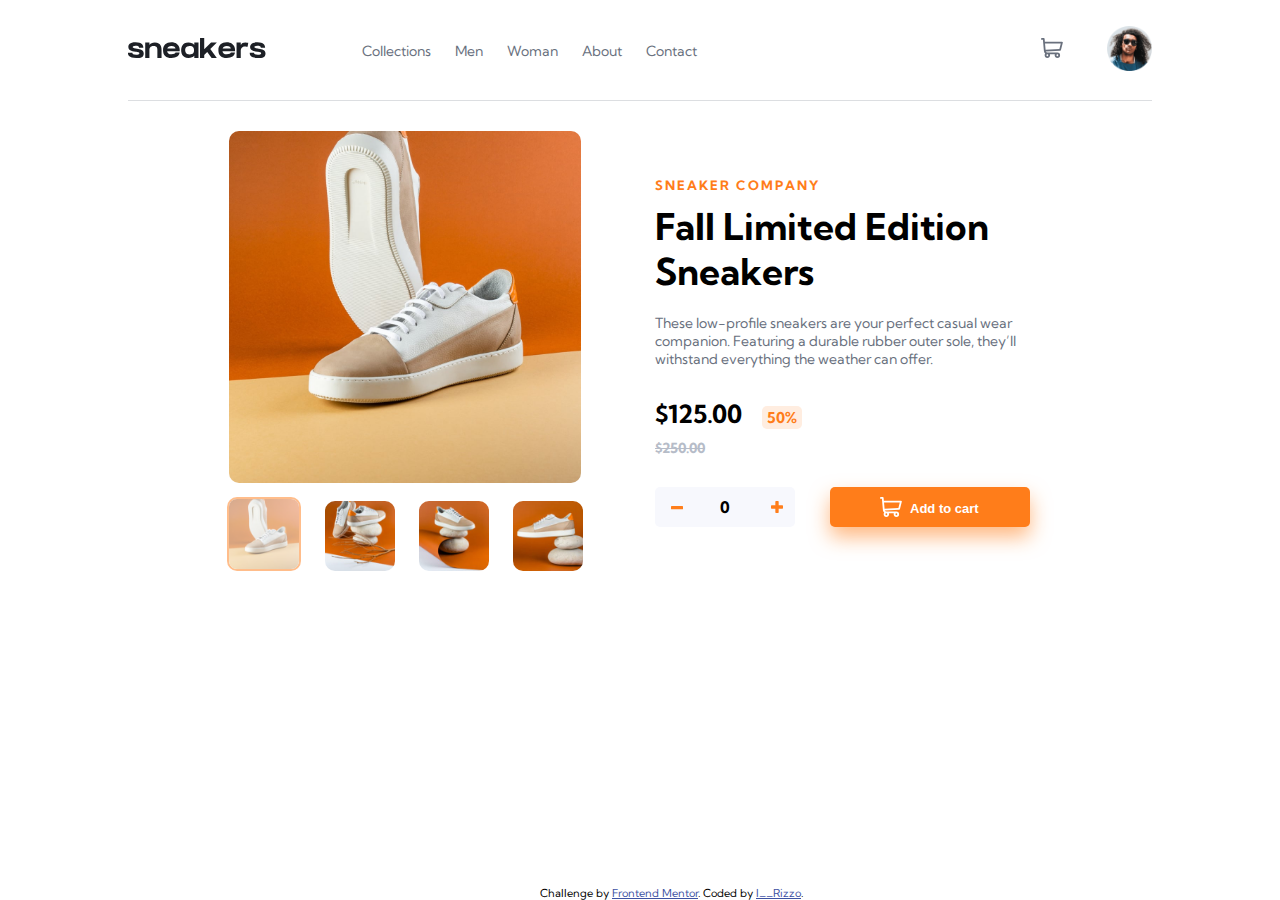
==== commit 1f148f90: "." ====
--- a/03 - ecommerce-product-page-main/index.html
+++ b/03 - ecommerce-product-page-main/index.html
@@ -91,11 +91,19 @@
         </div>
       </nav>
     </header>
-    <!--<main id="conteudo">
+    <main id="conteudo">
       <section id="conteudo-proporção">
         <section class="area-venda" id="imagens-conteudo">
-          <div id="img-selecionada" onclick="imgproduto()">
-            <img id="select" src="images/image-product-1.jpg" alt="">
+          <div>
+            <button id="previus" class="bt-passar" style="visibility: hidden;">
+              <svg width="12" height="18" xmlns="http://www.w3.org/2000/svg"><path d="M11 1 3 9l8 8" stroke="#1D2026" stroke-width="3" fill="none" fill-rule="evenodd"/></svg>
+            </button>
+            <div id="img-selecionada" onclick="imgproduto()">
+              <img id="select" src="images/image-product-1.jpg" alt="">
+            </div>
+            <button id="next" class="bt-passar" style="visibility: hidden;">
+              <svg width="13" height="18" xmlns="http://www.w3.org/2000/svg"><path d="m2 1 8 8-8 8" stroke="#1D2026" stroke-width="3" fill="none" fill-rule="evenodd"/></svg>
+            </button>
           </div>
           <div id="outras-imagens">
             <img class="img-1" id="outras-select" onclick="img1()" src="images/image-product-1-thumbnail.jpg" alt="">
@@ -126,7 +134,7 @@
           </div>
         </section>
       </section>
-    </main>-->
+    </main>
   </section>  
   <div class="attribution">
     Challenge by <a href="https://www.frontendmentor.io?ref=challenge" target="_blank">Frontend Mentor</a>. 
--- a/03 - ecommerce-product-page-main/arquivos/style/desing-menu.css
+++ b/03 - ecommerce-product-page-main/arquivos/style/desing-menu.css
@@ -52,7 +52,6 @@
     position: absolute;
     text-align: left;
 
-    width: 100%;
     font-size: 14px;
     top: calc(50% - 5px);
     left: calc(50% - 60px);
@@ -137,15 +136,16 @@
 #bt_menu {
     display: none;
 }
-#preto-menu-celular{
-    position: absolute;
-    display: none;
-    width: 100%;
-    height: 100%;
+.carrinho-checkout{
     z-index: 1;
-    background-color: rgba(0, 0, 0, 0.747);
-    top: 0;
-    visibility: hidden;
+    position: absolute;
+    opacity: 0;
+    transition: 1s all;
+}
+.carrinho-checkout.hide{
+    position: absolute;
+    opacity: 1 !important;
+    transition: 1s all;
 }
 @media(min-width: 970px){
     header{
@@ -196,17 +196,6 @@
         -webkit-transform: scaleX(1);
         transform: scaleX(1);
     }
-    .carrinho-checkout{
-        z-index: 1;
-        position: absolute;
-        opacity: 0;
-        transition: 1s all;
-    }
-    .carrinho-checkout.hide{
-        position: absolute;
-        opacity: 1 !important;
-        transition: 1s all;
-    }
     #checkout{
         position: absolute;
         
@@ -225,14 +214,14 @@
     header{
         margin: auto;
         width: 100%;
-        height: 50px;
+        height: 65px;
     }
     .menu-div{
         position: absolute;
+        top: 15px;
+    }
+    #logo-menu{
         top: 20px;
-    }
-    #logo-menu{
-        top: 25px;
         left: 80px;
     }
     #perfil-carrinho-menu{
@@ -261,19 +250,11 @@
         box-shadow: 0 10px 16px rgba(0, 0, 0, 0.288);
         border-radius: 5px;
 
-        top: 15px;
-        right: calc(15% - 180px);
+        top: 50px;
+        right: calc(64%);
         
         width: 300px;
         height: 200px;
-        visibility: hidden;
-    }
-    #form_bt_menu{
-        top: 20px;
-        left: 30px;
-        position: absolute;
-        transition: all .2s ease-in-out;
-        transition: all .2s ease-in-out;
     }
     label[for="bt_menu"] #form_bt_menu{
         cursor: pointer;
@@ -289,21 +270,50 @@
     #bt_menu:checked ~ #menu{
         margin-left: 0px;
     }
+    #preto-menu-celular{
+        position: absolute;
+        width: 100%;
+        height: 100%;
+        z-index: 3;
+        background-color: rgba(0, 0, 0, 0.747);
+        top: 0;
+        visibility: hidden;
+    }
     #bt_menu:checked ~ #preto-menu-celular{
         visibility: visible;
-        display: unset;
     }
     #menu a{
         color: black;
+    }
+    #overlay-button {
+        position: absolute;
+        top: 15px;
+        left: 35px;
+        margin: 10px;
+        padding: 0;
+        z-index: 4;
+        cursor: pointer;
+        user-select: none;
     }
     #menu{
         top: 0;
         position: absolute !important;
-        z-index: 2;
+        z-index: 3;
         background-color: white;
         width: 200px !important;
         height: 100% !important;
         transition: 1s;
         margin-left: -100%;
     }
+}
+@media(max-width: 470px) {
+    #overlay-button{
+        left: 10px;
+    }
+    #logo-menu{
+        left: 50px;
+    }
+    #perfil-carrinho-menu{
+        right: 10px;
+    }
 }--- a/03 - ecommerce-product-page-main/arquivos/style/desing-main.css
+++ b/03 - ecommerce-product-page-main/arquivos/style/desing-main.css
@@ -111,6 +111,7 @@
     opacity: 0.7 !important;
 }
 .bt-passar{
+    z-index: 1;
     display: table;
     position: absolute;
     width: 50px;
@@ -135,7 +136,7 @@
 #previus{
     left: -30px;
 }
-@media(min-width: 500px){
+@media(min-width: 884px){
     #conteudo{
         position: relative;
         margin: auto;
@@ -227,4 +228,32 @@
     #fechar:hover path{
         fill: hsl(26, 100%, 55%);
     }
+}
+@media(max-width: 884px){
+    #img-produto, #outras-imagens{
+        visibility: hidden;
+        display: none;
+    }
+    #img-selecionada img{        
+        width: 100%;
+        object-fit: cover;
+        height: 400px;
+    }
+    .bt-passar{
+        visibility: visible !important;
+    }
+    #next{
+        right: 15px !important;
+    }
+    #previus{
+        left: 15px !important;
+    }
+}
+@media(max-width: 470px) {
+    #img-selecionada img{        
+        height: 300px;
+    }
+    .bt-passar{
+        top: 200px;
+    }
 }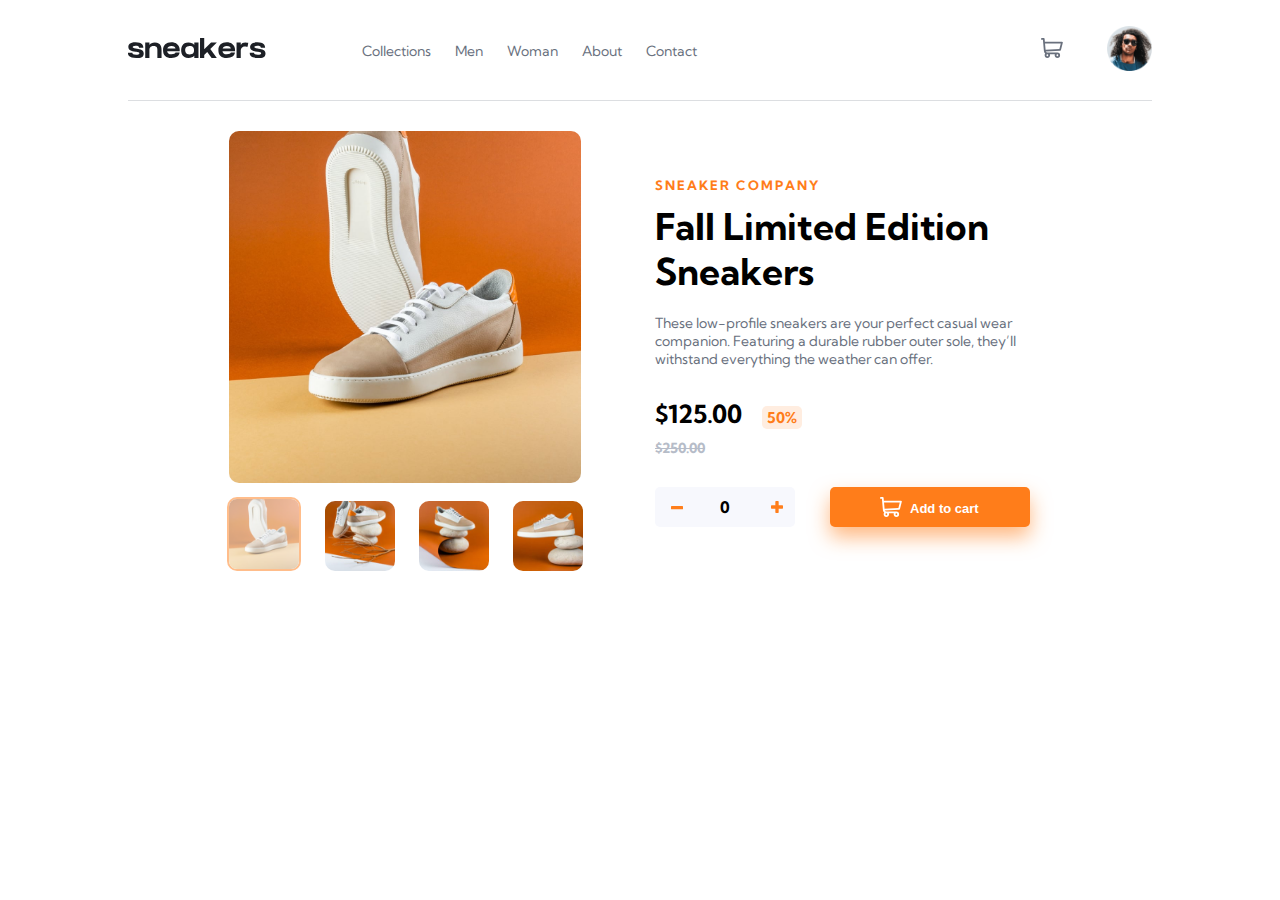
==== commit 2df98cb6: "." ====
--- a/03 - ecommerce-product-page-main/index.html
+++ b/03 - ecommerce-product-page-main/index.html
@@ -15,10 +15,6 @@
   <title>Frontend Mentor | E-commerce product page</title>
 
   <!-- Feel free to remove these styles or customise in your own stylesheet 👍 -->
-  <style>
-    .attribution { font-size: 11px; left: calc(50% - 100px); position: absolute; bottom: 0;}
-    .attribution a { color: hsl(228, 45%, 44%); }
-  </style>
 </head>
 <body>
   <section id="img-produto">
@@ -27,13 +23,13 @@
         <svg id="fechar" width="20" height="30" xmlns="http://www.w3.org/2000/svg"><path d="m11.596.782 2.122 2.122L9.12 7.499l4.597 4.597-2.122 2.122L7 9.62l-4.595 4.597-2.122-2.122L4.878 7.5.282 2.904 2.404.782l4.595 4.596L11.596.782Z" fill="white" fill-rule="evenodd"/></svg>
       </div>
       <div class="passar-img">
-        <button id="previus" class="bt-passar">
+        <button id="previus" class="bt-passar previus">
           <svg width="12" height="18" xmlns="http://www.w3.org/2000/svg"><path d="M11 1 3 9l8 8" stroke="#1D2026" stroke-width="3" fill="none" fill-rule="evenodd"/></svg>
         </button>
         <div id="img-selecionada-grande" class="img-selecionada-max">
           <img id="select-grande" src="images/image-product-1.jpg" alt="">
         </div>
-        <button id="next" class="bt-passar">
+        <button id="next" class="bt-passar next">
           <svg width="13" height="18" xmlns="http://www.w3.org/2000/svg"><path d="m2 1 8 8-8 8" stroke="#1D2026" stroke-width="3" fill="none" fill-rule="evenodd"/></svg>
         </button>
       </div>
@@ -65,7 +61,8 @@
       <nav class="menu-div" id="perfil-carrinho-menu">
         <div id="menu-carrinho">
           <span id="qnt-compras"></span>
-          <img src="images/icon-cart.svg" alt="">
+          <img id="click" src="images/icon-cart.svg" alt="">
+          <script src="arquivos/scripts/cel-imgproduto.js" defer></script>
         </div>
         </div>
         <nav class="carrinho-checkout" id="cart-check">
@@ -74,17 +71,6 @@
             <hr>
             <span id="itens-carrinho">Your cart is empaty.</span>
           </div>
-          <script>
-            const carrinho = document.getElementById('menu-carrinho')
-
-            function menu(){
-              let div = document.getElementById('cart-check')
-
-              div.classList.toggle('hide');
-            }
-
-            carrinho.addEventListener('click', menu)
-          </script>
         </nav>
         <div id="menu-perfil">
           <img src="images/image-avatar.png" alt="">
@@ -95,13 +81,13 @@
       <section id="conteudo-proporção">
         <section class="area-venda" id="imagens-conteudo">
           <div>
-            <button id="previus" class="bt-passar" style="visibility: hidden;">
+            <button id="previus2" class="bt-passar previus" style="visibility: hidden;">
               <svg width="12" height="18" xmlns="http://www.w3.org/2000/svg"><path d="M11 1 3 9l8 8" stroke="#1D2026" stroke-width="3" fill="none" fill-rule="evenodd"/></svg>
             </button>
             <div id="img-selecionada" onclick="imgproduto()">
               <img id="select" src="images/image-product-1.jpg" alt="">
             </div>
-            <button id="next" class="bt-passar" style="visibility: hidden;">
+            <button id="next2" class="bt-passar next" style="visibility: hidden;">
               <svg width="13" height="18" xmlns="http://www.w3.org/2000/svg"><path d="m2 1 8 8-8 8" stroke="#1D2026" stroke-width="3" fill="none" fill-rule="evenodd"/></svg>
             </button>
           </div>
@@ -119,7 +105,7 @@
           <div id="preço">$125.00<span id="desconto">50%</span></div>
           <s>$250.00</s>
           <div id="add-carrinho">
-            <div class="quantidade">
+            <div class="quantidade" id="qnt">
               <button class="quantidade-indicador bt-qnt" id="bt-menos">
                 <svg width="12" height="4" xmlns="http://www.w3.org/2000/svg" xmlns:xlink="http://www.w3.org/1999/xlink"><defs><path d="M11.357 3.332A.641.641 0 0 0 12 2.69V.643A.641.641 0 0 0 11.357 0H.643A.641.641 0 0 0 0 .643v2.046c0 .357.287.643.643.643h10.714Z" id="a"/></defs><use fill="#FF7E1B" fill-rule="nonzero" xlink:href="#a"/></svg>
               </button>
@@ -136,9 +122,5 @@
       </section>
     </main>
   </section>  
-  <div class="attribution">
-    Challenge by <a href="https://www.frontendmentor.io?ref=challenge" target="_blank">Frontend Mentor</a>. 
-    Coded by <a href="#">I__Rizzo</a>.
-  </div>
 </body>
 </html>--- a/03 - ecommerce-product-page-main/arquivos/style/desing-main.css
+++ b/03 - ecommerce-product-page-main/arquivos/style/desing-main.css
@@ -130,10 +130,10 @@
     vertical-align: middle;
     margin: auto;
 }
-#next{
+.next{
     right: -30px;
 }
-#previus{
+.previus{
     left: -30px;
 }
 @media(min-width: 884px){
@@ -242,11 +242,42 @@
     .bt-passar{
         visibility: visible !important;
     }
-    #next{
+    .next{
         right: 15px !important;
     }
-    #previus{
+    .previus{
         left: 15px !important;
+    }
+
+    #conteudo-compania{
+        margin-top: 20px;
+        font-size: 10px;
+    }
+    #conteudo-nomeProduto{
+        font-size: 24px;
+    }
+    #descrição-produto{
+        font-size: 14px;
+        width: auto;
+    }
+    #preço{
+        font-size: 20px;
+    }
+    #desconto{
+        font-size: 12px;
+    }
+    s{
+        position: absolute;
+        font-size: 13px;
+        right: 50px;
+        margin-top: -30px;
+    }
+    #informações-conteudo{
+        margin: auto;
+        width: 80%;
+    }
+    .attribution{
+        bottom: -250px;
     }
 }
 @media(max-width: 470px) {
@@ -256,4 +287,24 @@
     .bt-passar{
         top: 200px;
     }
+    #qnt{
+        position: relative;
+        width: 100%;
+        margin-top: 0;
+        margin-bottom: 20px;
+        margin-left: 0;
+    }
+    #bt{
+        position: relative;
+        width: 100%;
+        margin-top: 10px;
+        margin-left: 0;
+        margin-bottom: 20px;
+    }
+    #bt-addcarrinho{
+        width: 100%;
+    }
+    #add-carrinho{
+        padding-top: 20px;
+    }
 }